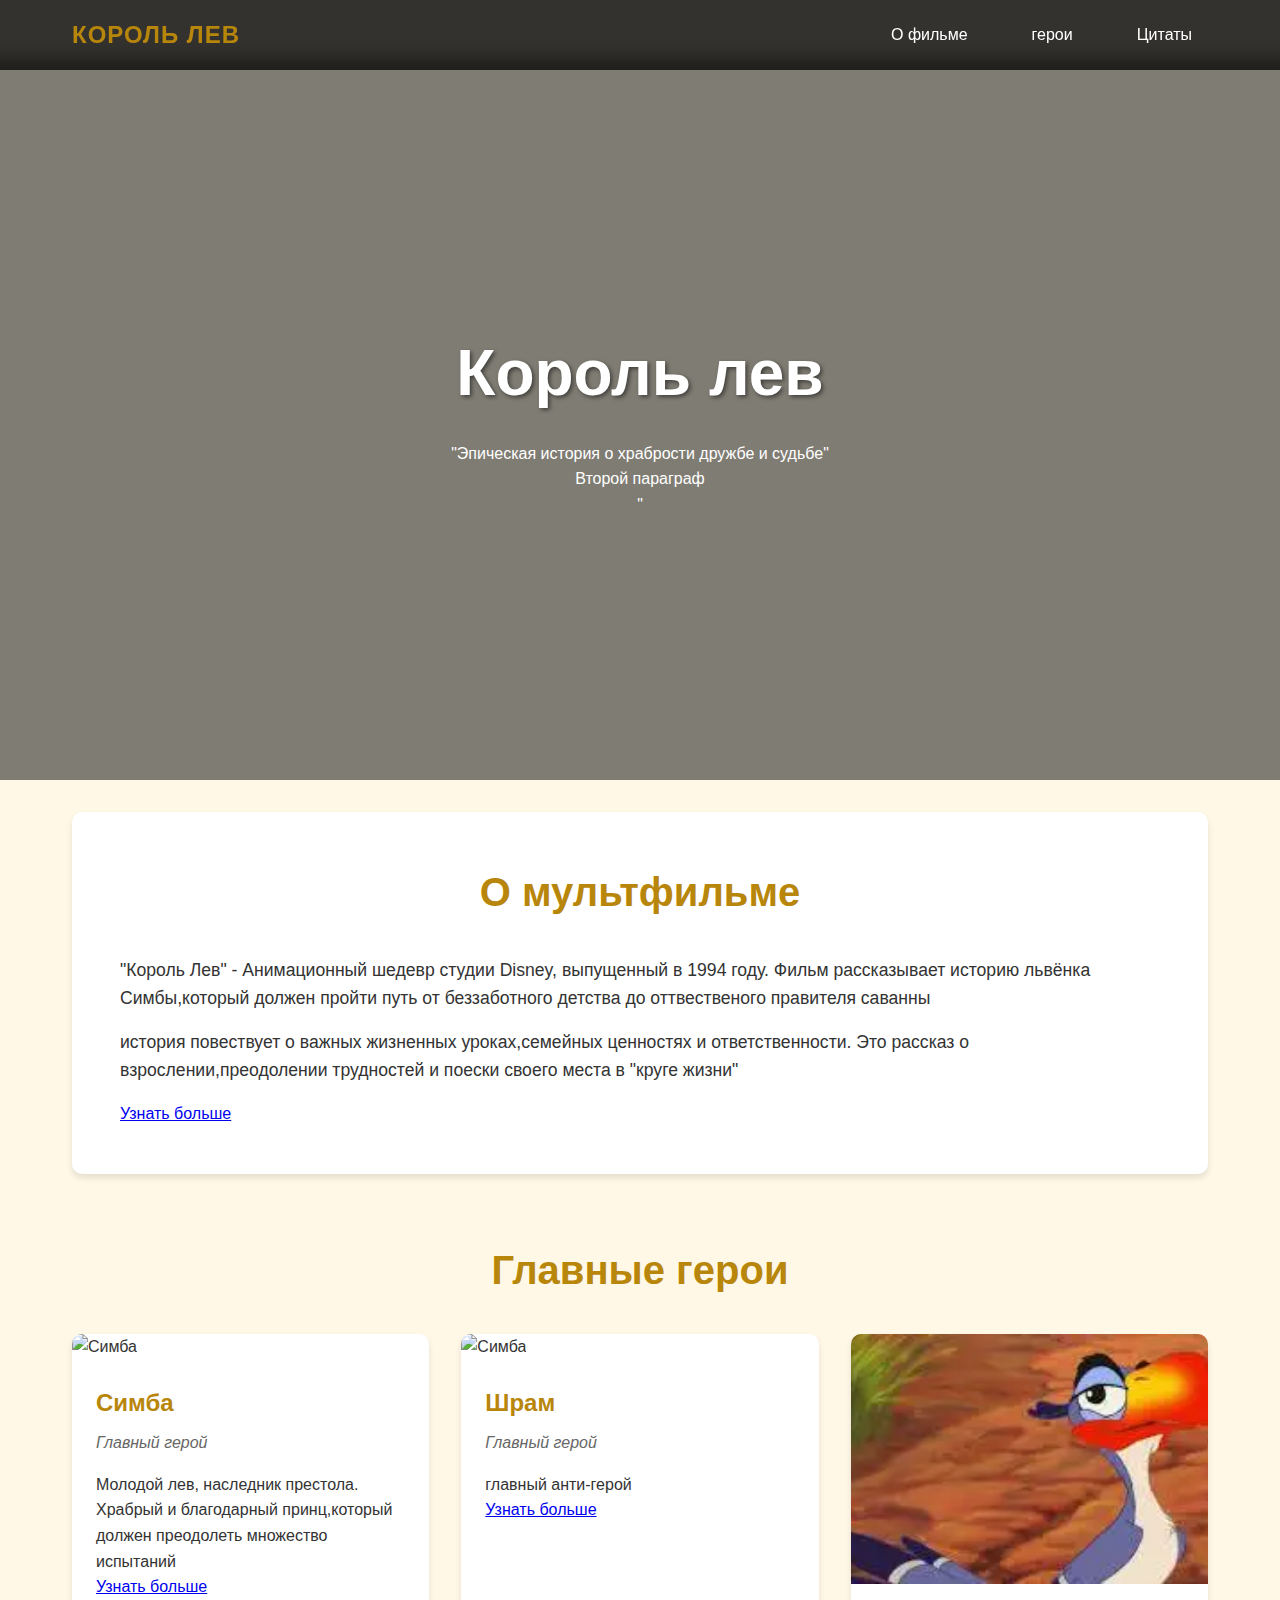
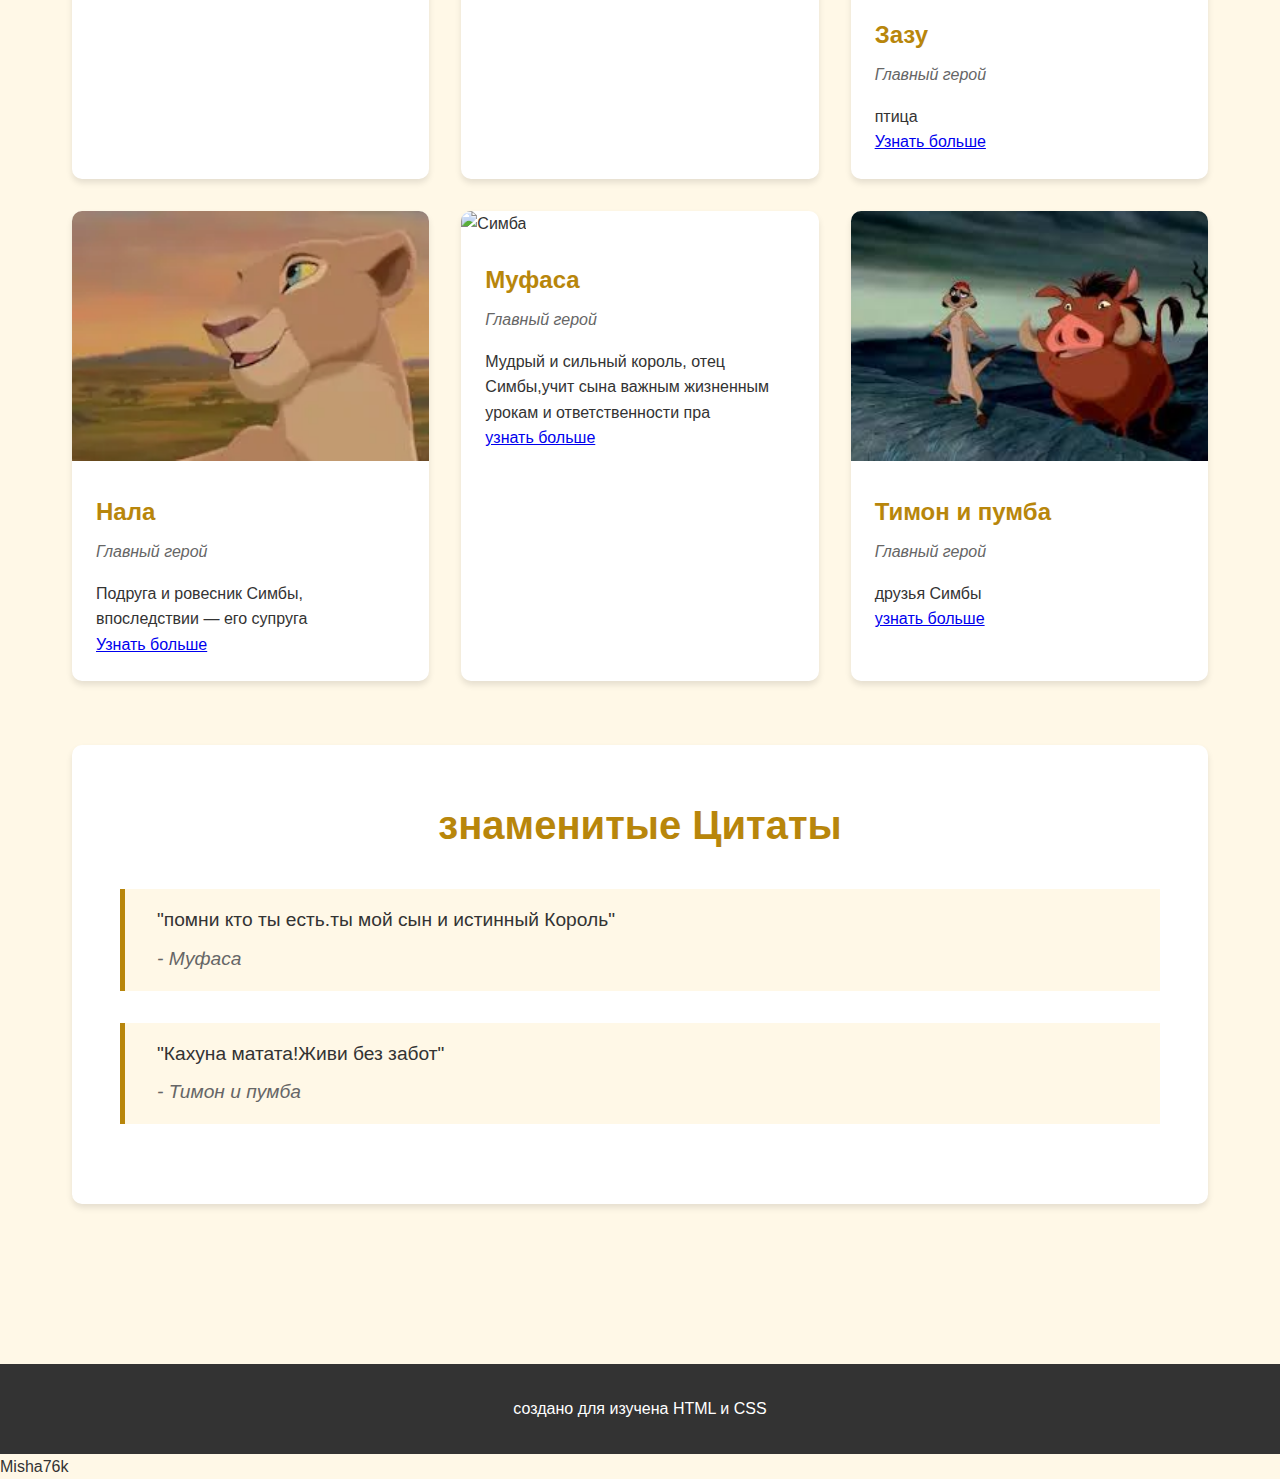
==== index.html @ 2f8e62d2 "Add files via upload" ====
<!DOCTYPE html>
<html lang="ru">
<head>
    <meta charset="UTF-8">
    <meta name="viewport" content="width=device-width, initial-scale=1.0">

    <title>Король лев - Классика Disney</title>
    <link rel="stylesheet" href="style.css">
</head>

<body>
    <nav class="navbar">
    <div class="nav-content">
        <div class=nav-logo>
            <a href="#">Король лев</a>
        </div>
        <ul class="nav-links">
            <li><a href="#about">О фильме</a></li>
            <li><a href="#characters">герои</a></li>
            <li><a href="#quotes">Цитаты</a></li>
        </ul>
        </nav>
        
<header class="hero">
<div class="hero-content">
    <h1>Король лев</h1>
    <p class="sibtitle">"Эпическая история о храбрости дружбе и судьбе"</p>
    <p class="sibtitle">Второй параграф</p>"
    </div>
</header>

<main>
 <section class="about" id="about" section>
    <h2>О мультфильме</h2>
    <p>"Король Лев" - Анимационный шедевр студии Disney, выпущенный в 1994 году. Фильм рассказывает историю львёнка Симбы,который должен пройти путь от беззаботного детства до оттвественого правителя саванны

    </p>
<p>история повествует о важных жизненных уроках,семейных ценностях и ответственности. Это рассказ о взрослении,преодолении трудностей и поески своего места в "круге жизни"
</p>
<a href ="about.html">Узнать больше</a>

</section>

<section class="characters" id="characters">
    <h2>Главные герои</h2>
    <div class="character-grid">
        <article class="character-card">
            <img src="https://encrypted-tbn0.gstatic.com/images?q=tbn:ANd9GcRtdfU7jHRtfU_nBLuIR7Kih5g1fBVuiipzdA&s"alt="Симба">
                <div class="character-info">
                    <h3>Симба</h3>
                    <p class="character-title">Главный герой</p>
                    </p>Молодой лев, наследник престола. Храбрый и благодарный принц,который должен преодолеть множество испытаний

                    </p>
                    <a href="https://ru.wikipedia.org/wiki/%D0%A1%D0%B8%D0%BC%D0%B1%D0%B0">Узнать больше</a>
                    
                </div>

        </article>

        <article class="character-card">
            <img src="https://avatars.mds.yandex.net/get-entity_search/517208/831126363/SUx182_2x"alt="Симба">
                <div class="character-info">
                    <h3>Шрам</h3>
                    <p class="character-title">Главный герой</p>
                    </p>главный анти-герой
                    </p>
                    <a href="https://ru.wikipedia.org/wiki/%D0%A8%D1%80%D0%B0%D0%BC_(%D0%BF%D0%B5%D1%80%D1%81%D0%BE%D0%BD%D0%B0%D0%B6)">Узнать больше</a>
                    
                </div>

        </article>

<article class="character-card">
            <img src="[data-uri]"alt="Симба">
                <div class="character-info">
                    <h3>Зазу</h3>
                    <p class="character-title">Главный герой</p>
                    </p>птица
                    </p>
                    <a href="https://thelionking.fandom.com/ru/wiki/%D0%97%D0%B0%D0%B7%D1%83">Узнать больше</a>
                    
                </div>

        </article>

        <article class="character-card">
            <img src="[data-uri]"alt="Симба">
                <div class="character-info">
                    <h3>Нала</h3>
                    <p class="character-title">Главный герой</p>
                    </p>Подруга и ровесник Симбы, впоследствии — его супруга
                    </p>
                    <a href="https://ru.wikipedia.org/wiki/%D0%9D%D0%B0%D0%BB%D0%B0_(%D0%9A%D0%BE%D1%80%D0%BE%D0%BB%D1%8C_%D0%9B%D0%B5%D0%B2)">Узнать больше</a>
                    
                </div>

        </article>

        <article class="character-card">
            <img src="https://encrypted-tbn0.gstatic.com/images?q=tbn:ANd9GcQwDOlfu1fu4TBVtfS_Gdw_xuUj2C1A0TNQGw&s"alt="Симба">
                <div class="character-info">
                    <h3>Муфаса</h3>
                    <p class="character-title">Главный герой</p>
                    </p>Мудрый и сильный король, отец Симбы,учит сына важным жизненным урокам и ответственности пра
                    </p>
                    <a href="https://ru.wikipedia.org/wiki/%D0%9C%D1%83%D1%84%D0%B0%D1%81%D0%B0">узнать больше</a>
                </div>
        </article>

        <article class="character-card">
            <img src="[data-uri]"alt="Симба">
                <div class="character-info">
                    <h3>Тимон и пумба</h3>
                    <p class="character-title">Главный герой</p>
                    </p>друзья Симбы
                    </p>
                    <a href="https://ru.wikipedia.org/wiki/%D0%A2%D0%B8%D0%BC%D0%BE%D0%BD_%D0%B8_%D0%9F%D1%83%D0%BC%D0%B1%D0%B0">узнать больше</a>
                </div>
        </article>


    </div>
</section>


<section class="quotes" id="quotes">
<h2>знаменитые Цитаты</h2>
<blockquote>
"помни кто ты есть.ты мой сын и истинный Король"
<footer>- Муфаса</footer>
</blockquote>

<blockquote>
    "Кахуна матата!Живи без забот"
    <footer>- Тимон и пумба</footer>
    </blockquote>

</section>
</main>

<footer class="site-footer">
    </p>создано для изучена HTML и CSS</footer><p>
<p>Misha76k</p>

</body>
</html>
---- style.css ----
/* Базовые стили и сброс */
* {
    margin: 0;
    padding: 0;
    box-sizing: border-box;
}

body {
    font-family: Arial, sans-serif;
    line-height: 1.6;
    color: #333;
    background-color: #fff8e7;
}

/* Навигационная панель */
.navbar {
    position: fixed;
    top: 0;
    left: 0;
    right: 0;
    background-color: rgba(0, 0, 0, 0.8);
    backdrop-filter: blur(10px);
    z-index: 1000;
}

.nav-content {
    max-width: 1200px;
    margin: 0 auto;
    padding: 1rem 2rem;
    display: flex;
    justify-content: space-between;
    align-items: center;
}

.nav-logo a {
    color: #b8860b;
    text-decoration: none;
    font-size: 1.5rem;
    font-weight: bold;
    text-transform: uppercase;
    letter-spacing: 1px;
}

.nav-links {
    display: flex;
    list-style: none;
    gap: 2rem;
}

.nav-links a {
    color: white;
    text-decoration: none;
    font-weight: 500;
    transition: color 0.3s ease;
    padding: 0.5rem 1rem;
    border-radius: 4px;
}

.nav-links a:hover {
    color: #b8860b;
    background-color: rgba(255, 255, 255, 0.1);
}

/* Герой секция */
.hero {
    height: 80vh;
    background: linear-gradient(rgba(0, 0, 0, 0.5), rgba(0, 0, 0, 0.5)),
                url('https://images.unsplash.com/photo-1534188753412-3e26d0d618d6?auto=format&fit=crop&q=80&w=1200') center/cover;
    display: flex;
    align-items: center;
    justify-content: center;
    text-align: center;
    color: white;
    margin-top: 60px; /* Добавлено отступ для навбара */
}

.hero-content {
    padding: 2rem;
}

.hero h1 {
    font-size: 4rem;
    margin-bottom: 1rem;
    text-shadow: 2px 2px 4px rgba(0, 0, 0, 0.5);
}

.subtitle {
    font-size: 1.5rem;
    text-shadow: 1px 1px 2px rgba(0, 0, 0, 0.5);
}

/* Основные секции */
main {
    max-width: 1200px;
    margin: 0 auto;
    padding: 2rem;
}

section {
    margin-bottom: 4rem;
    scroll-margin-top: 80px; /* Для плавной прокрутки с учётом навбара */
}

h2 {
    font-size: 2.5rem;
    color: #b8860b;
    margin-bottom: 2rem;
    text-align: center;
}

/* О мультфильме */
.about {
    background-color: white;
    padding: 3rem;
    border-radius: 10px;
    box-shadow: 0 4px 6px rgba(0, 0, 0, 0.1);
}

.about p {
    margin-bottom: 1rem;
    font-size: 1.1rem;
}

/* Карточки персонажей */
.character-grid {
    display: grid;
    grid-template-columns: repeat(auto-fit, minmax(300px, 1fr));
    gap: 2rem;
}

.character-card {
    background: white;
    border-radius: 10px;
    overflow: hidden;
    box-shadow: 0 4px 6px rgba(0, 0, 0, 0.1);
    transition: transform 0.3s ease;
}

.character-card:hover {
    transform: translateY(-5px);
}

.character-card img {
    width: 100%;
    height: 250px;
    object-fit: cover;
}

.character-info {
    padding: 1.5rem;
}

.character-info h3 {
    font-size: 1.5rem;
    color: #b8860b;
    margin-bottom: 0.5rem;
}

.character-title {
    color: #666;
    font-style: italic;
    margin-bottom: 1rem;
}

/* Цитаты */
.quotes {
    background-color: white;
    padding: 3rem;
    border-radius: 10px;
    box-shadow: 0 4px 6px rgba(0, 0, 0, 0.1);
}

blockquote {
    margin: 2rem 0;
    padding: 1rem 2rem;
    border-left: 5px solid #b8860b;
    background-color: #fff8e7;
    font-size: 1.2rem;
}

blockquote footer {
    margin-top: 0.5rem;
    color: #666;
    font-style: italic;
}

/* Подвал */
.site-footer {
    background-color: #333;
    color: white;
    text-align: center;
    padding: 2rem;
    margin-top: 4rem;
}

/* Адаптивный дизайн */
@media (max-width: 768px) {
    .nav-content {
        flex-direction: column;
        gap: 1rem;
        text-align: center;
    }

    .nav-links {
        flex-direction: column;
        gap: 0.5rem;
    }

    .hero {
        margin-top: 120px; /* Увеличен отступ для мобильного навбара */
    }

    .hero h1 {
        font-size: 2.5rem;
    }

    .subtitle {
        font-size: 1.2rem;
    }

    main {
        padding: 1rem;
    }

    .about, .quotes {
        padding: 1.5rem;
    }

    h2 {
        font-size: 2rem;
    }

    .character-grid {
        grid-template-columns: 1fr;
    }
}
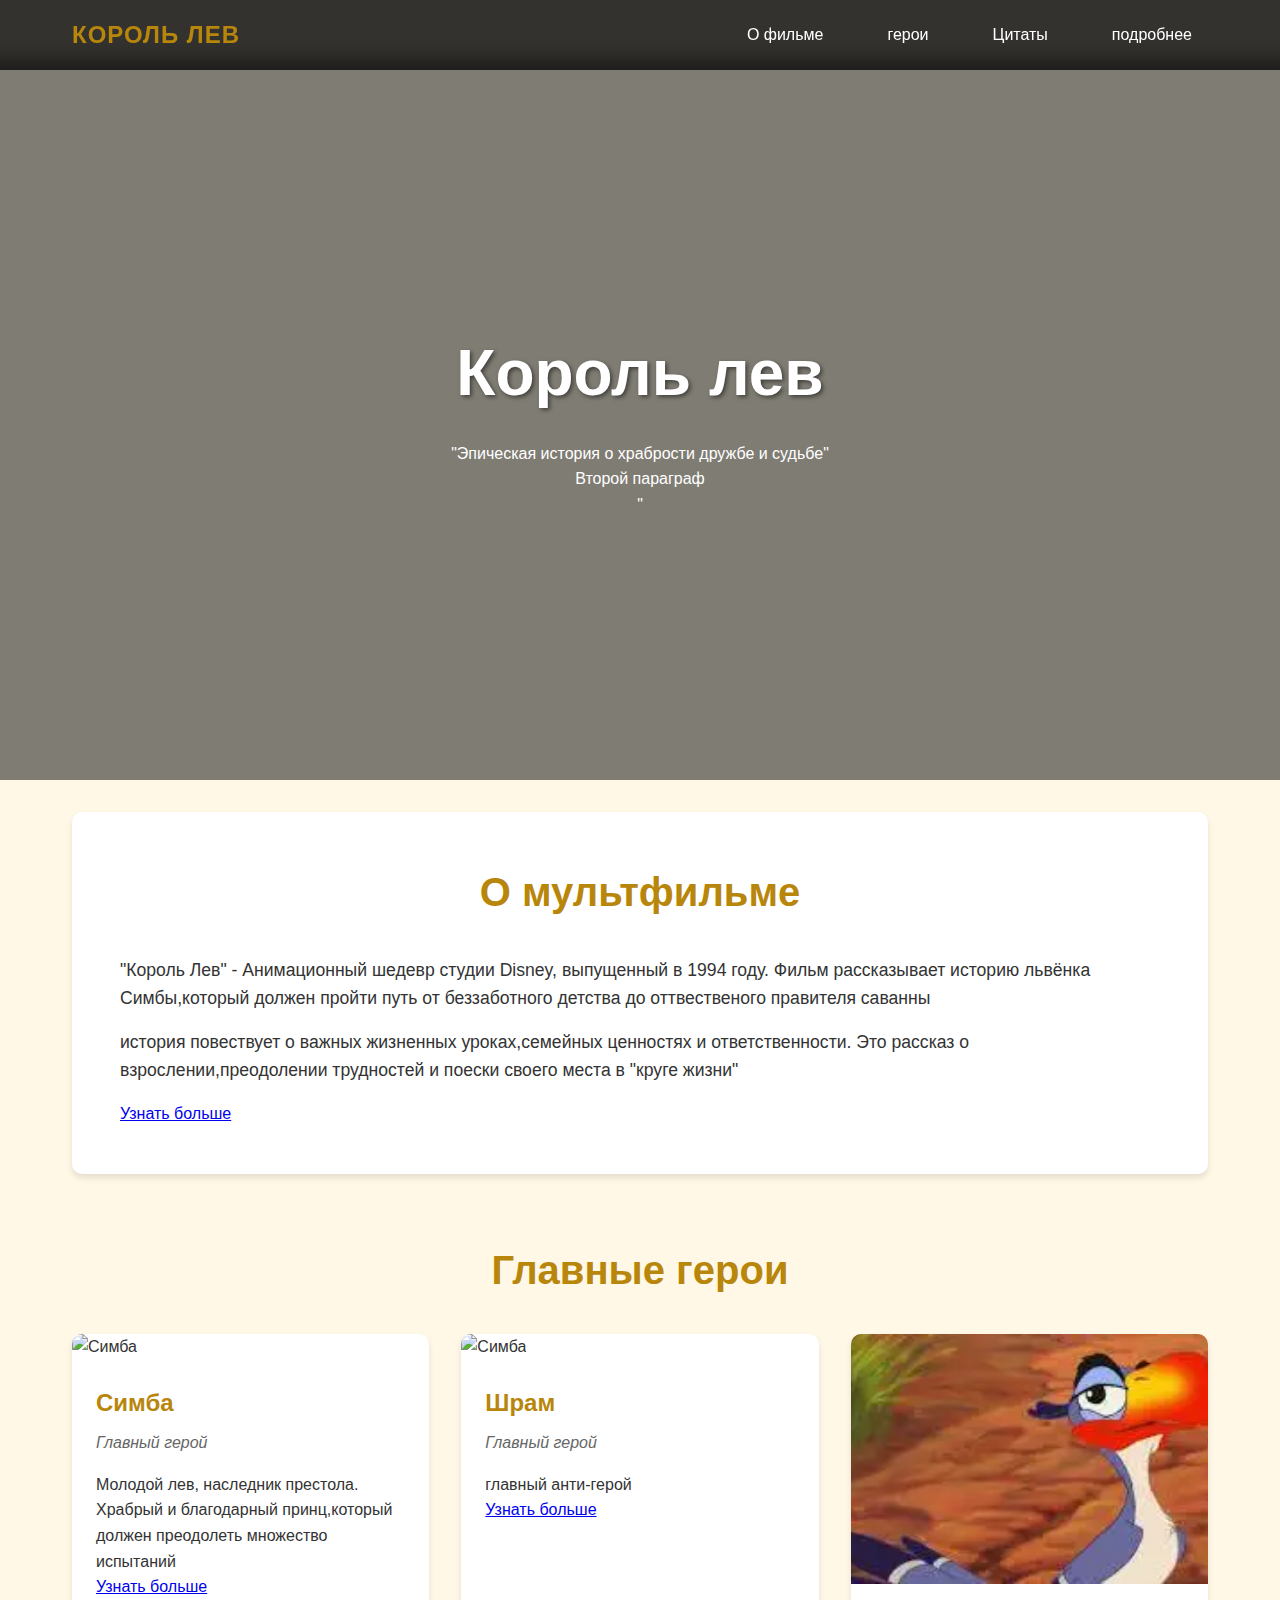
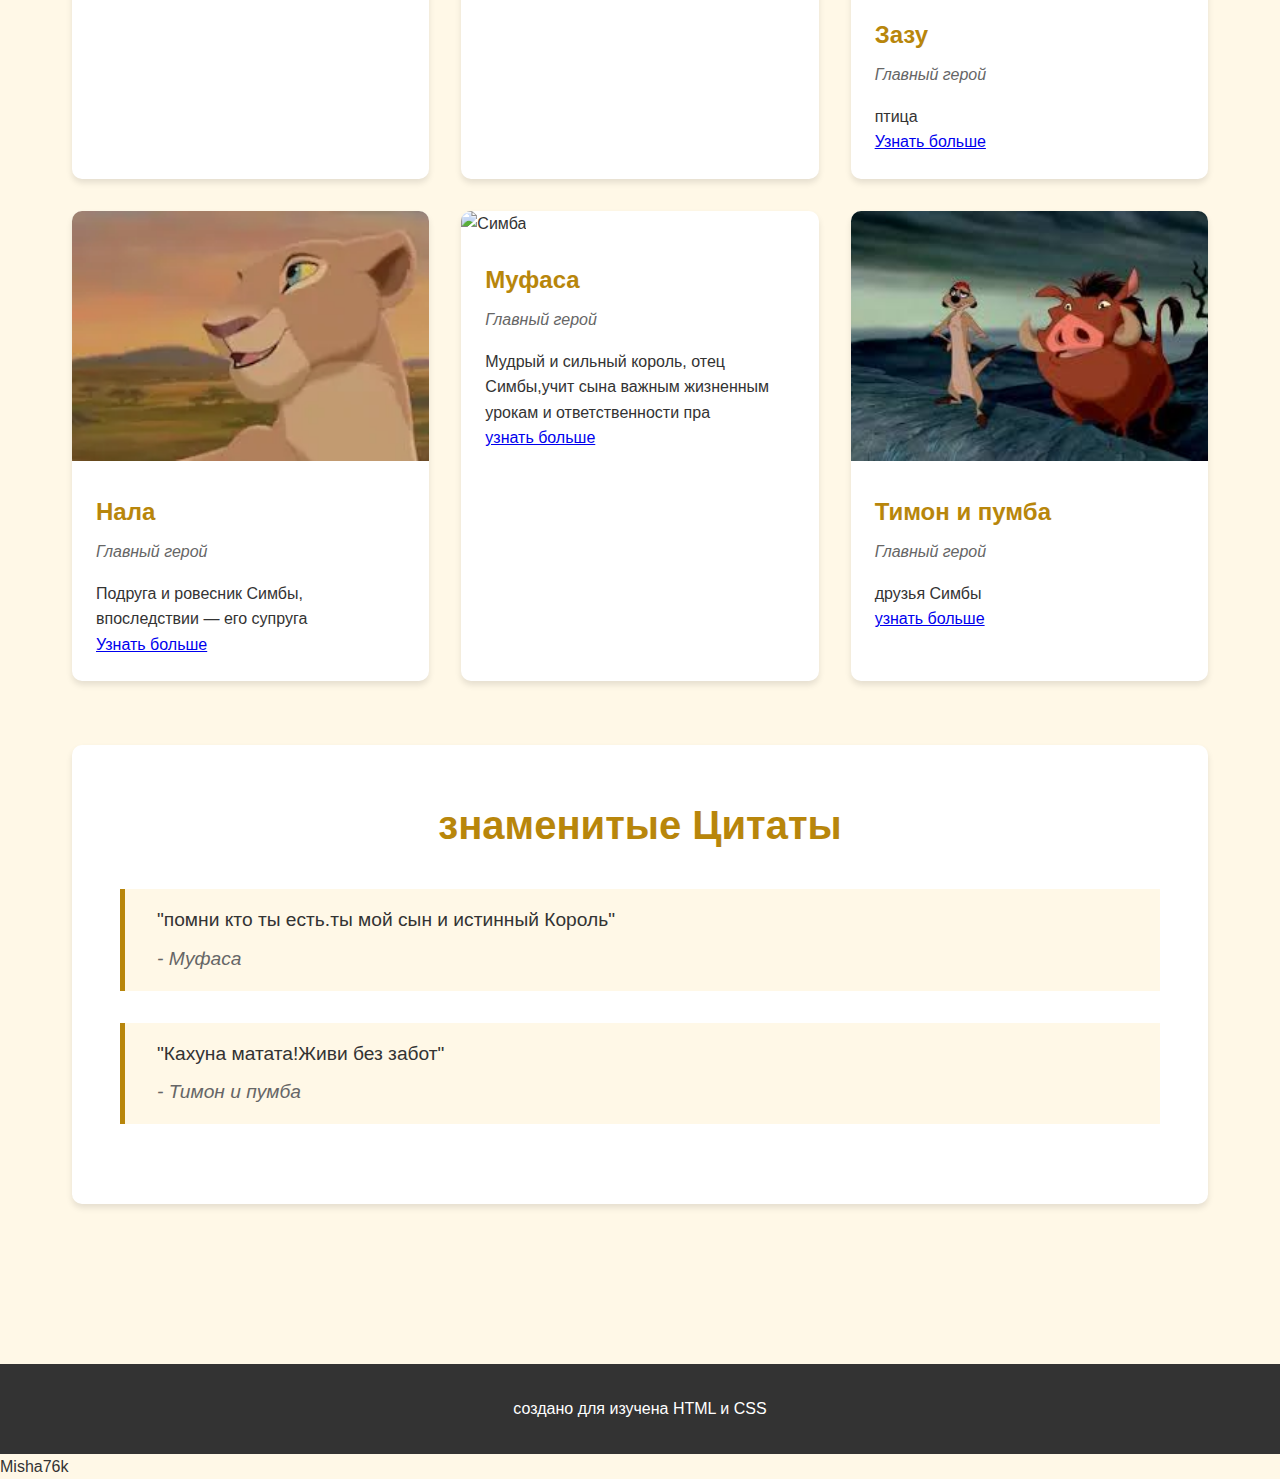
==== commit 1ade52fc: "Обнова сайтов" ====
--- a/index.html
+++ b/index.html
@@ -18,6 +18,7 @@
             <li><a href="#about">О фильме</a></li>
             <li><a href="#characters">герои</a></li>
             <li><a href="#quotes">Цитаты</a></li>
+            <li><a href="newpage.html">подробнее</a></li>
         </ul>
         </nav>
         
